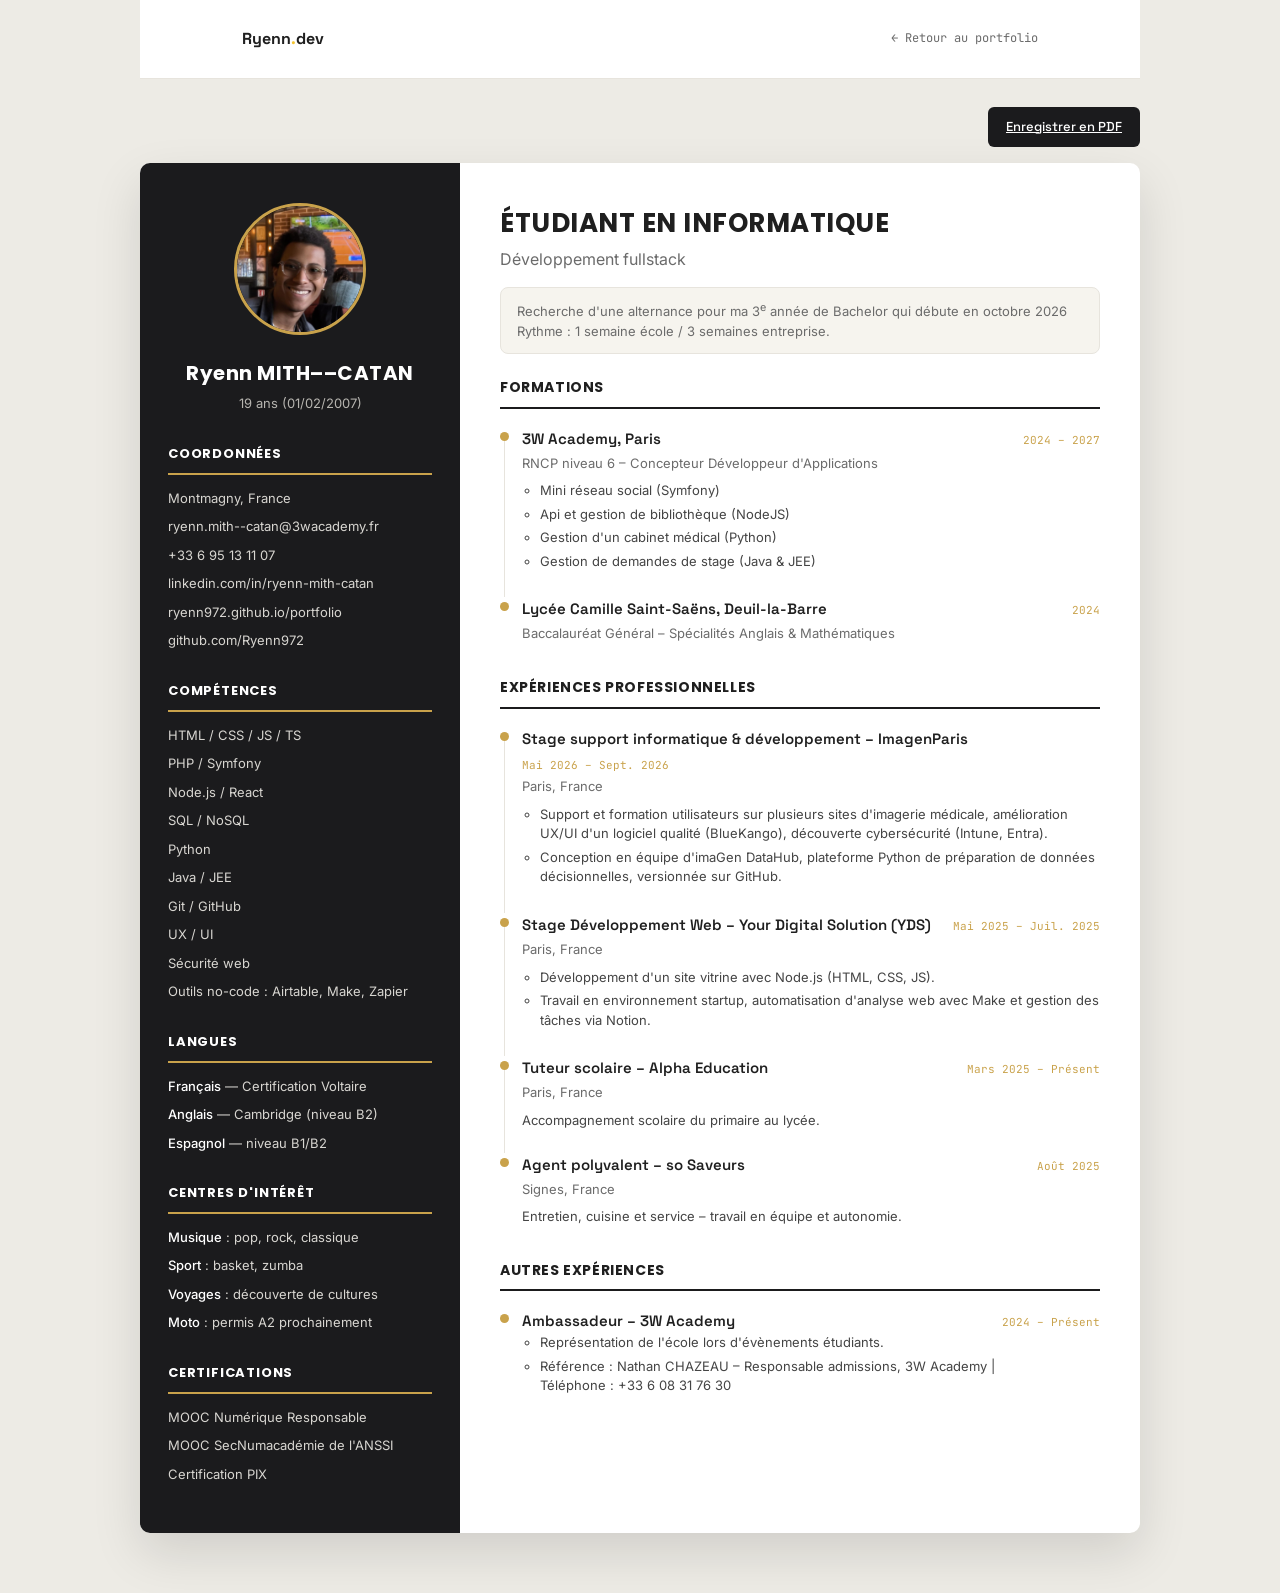
==== cv.html @ 13b25bff "Feat: Ajout de l'onglet CV" ====
<!DOCTYPE html>
<html lang="fr">

<head>
  <meta charset="UTF-8">
  <meta name="viewport" content="width=device-width, initial-scale=1.0">
  <title>CV — Ryenn Mith--Catan</title>
  <meta name="description"
    content="CV de Ryenn Mith--Catan, étudiant en Bachelor Développeur Fullstack à 3W Academy, à la recherche d'une alternance à partir d'octobre 2026.">
  <meta name="robots" content="noindex">
  <link rel="preconnect" href="https://fonts.googleapis.com">
  <link
    href="https://fonts.googleapis.com/css2?family=Space+Grotesk:wght@400;500;700&family=Poppins:wght@600;700&family=Inter:wght@400;500&family=JetBrains+Mono:wght@400;500&display=swap"
    rel="stylesheet">
  <link rel="stylesheet" href="assets/css/style.css">
  <link rel="stylesheet" href="assets/css/cv.css">
  <link rel="icon" type="image/png" href="assets/img/icon.png">
</head>

<body class="cv-body">

  <header class="topbar">
    <a href="index.html" class="logo">Ryenn<span class="dot">.</span>dev</a>
    <a href="index.html" class="back-link">&larr; Retour au portfolio</a>
  </header>

  <main class="cv-wrap">

    <div class="cv-actions">
      <a href="assets/cv/CV alternance Ryenn MITH--CATAN.pdf" class="cv-print-btn" download>Enregistrer en PDF</a>
    </div>

    <article class="cv-page">

      <aside class="cv-sidebar">
        <div class="cv-identity">
          <figure class="cv-photo">
            <img src="assets/img/cv_profile.jpg" alt="Photo de profil de Ryenn MITH--CATAN" width="132" height="132">
          </figure>
          <h1>Ryenn MITH&ndash;&ndash;CATAN</h1>
          <p>19 ans (01/02/2007)</p>
        </div>

        <div class="cv-side-block">
          <p class="cv-side-title">Coordonnées</p>
          <ul>
            <li>Montmagny, France</li>
            <li><a href="mailto:ryenn.mith--catan@3wacademy.fr">ryenn.mith--catan@3wacademy.fr</a></li>
            <li><a href="tel:+33695131107">+33 6 95 13 11 07</a></li>
            <li><a href="https://linkedin.com/in/ryenn-mith-catan" target="_blank"
                rel="noopener">linkedin.com/in/ryenn-mith-catan</a></li>
            <li><a href="https://ryenn972.github.io/portfolio/" target="_blank"
                rel="noopener">ryenn972.github.io/portfolio</a></li>
            <li><a href="https://github.com/Ryenn972" target="_blank" rel="noopener">github.com/Ryenn972</a></li>
          </ul>
        </div>

        <div class="cv-side-block">
          <p class="cv-side-title">Compétences</p>
          <ul>
            <li>HTML / CSS / JS / TS</li>
            <li>PHP / Symfony</li>
            <li>Node.js / React</li>
            <li>SQL / NoSQL</li>
            <li>Python</li>
            <li>Java / JEE</li>
            <li>Git / GitHub</li>
            <li>UX / UI</li>
            <li>Sécurité web</li>
            <li>Outils no-code : Airtable, Make, Zapier</li>
          </ul>
        </div>

        <div class="cv-side-block">
          <p class="cv-side-title">Langues</p>
          <ul>
            <li><strong>Français</strong> — Certification Voltaire</li>
            <li><strong>Anglais</strong> — Cambridge (niveau B2)</li>
            <li><strong>Espagnol</strong> — niveau B1/B2</li>
          </ul>
        </div>

        <div class="cv-side-block">
          <p class="cv-side-title">Centres d'intérêt</p>
          <ul>
            <li><strong>Musique</strong> : pop, rock, classique</li>
            <li><strong>Sport</strong> : basket, zumba</li>
            <li><strong>Voyages</strong> : découverte de cultures</li>
            <li><strong>Moto</strong> : permis A2 prochainement</li>
          </ul>
        </div>

        <div class="cv-side-block">
          <p class="cv-side-title">Certifications</p>
          <ul>
            <li>MOOC Numérique Responsable</li>
            <li>MOOC SecNumacadémie de l'ANSSI</li>
            <li>Certification PIX</li>
          </ul>
        </div>
      </aside>

      <div class="cv-main">

        <div class="cv-heading">
          <h2>Étudiant en informatique</h2>
          <p class="role">Développement fullstack</p>
          <p class="search-note">Recherche d'une alternance pour ma 3<sup>e</sup> année de Bachelor qui débute en
            octobre 2026<br> Rythme : 1 semaine école / 3 semaines entreprise.</p>
        </div>

        <section class="cv-section" aria-labelledby="cv-formations">
          <h2 id="cv-formations" class="cv-section-title">Formations</h2>
          <ol class="cv-timeline">
            <li class="cv-entry">
              <div class="cv-entry-top">
                <h3>3W Academy, Paris</h3>
                <time class="cv-entry-date" datetime="2024">2024 &ndash; 2027</time>
              </div>
              <p class="cv-entry-org">RNCP niveau 6 &ndash; Concepteur Développeur d'Applications</p>
              <ul>
                <li>Mini réseau social (Symfony)</li>
                <li>Api et gestion de bibliothèque (NodeJS)</li>
                <li>Gestion d'un cabinet médical (Python)</li>
                <li>Gestion de demandes de stage (Java &amp; JEE)</li>
              </ul>
            </li>
            <li class="cv-entry">
              <div class="cv-entry-top">
                <h3>Lycée Camille Saint-Saëns, Deuil-la-Barre</h3>
                <time class="cv-entry-date" datetime="2024">2024</time>
              </div>
              <p class="cv-entry-org">Baccalauréat Général &ndash; Spécialités Anglais &amp; Mathématiques</p>
            </li>
          </ol>
        </section>

        <section class="cv-section" aria-labelledby="cv-experiences">
          <h2 id="cv-experiences" class="cv-section-title">Expériences professionnelles</h2>
          <ol class="cv-timeline">
            <li class="cv-entry">
              <div class="cv-entry-top">
                <h3>Stage support informatique &amp; développement &ndash; ImagenParis</h3>
                <time class="cv-entry-date" datetime="2026-05">Mai 2026 &ndash; Sept. 2026</time>
              </div>
              <p class="cv-entry-org">Paris, France</p>
              <ul>
                <li>Support et formation utilisateurs sur plusieurs sites d'imagerie médicale, amélioration UX/UI
                  d'un logiciel qualité (BlueKango), découverte cybersécurité (Intune, Entra).</li>
                <li>Conception en équipe d'imaGen DataHub, plateforme Python de préparation de données
                  décisionnelles, versionnée sur GitHub.</li>
              </ul>
            </li>
            <li class="cv-entry">
              <div class="cv-entry-top">
                <h3>Stage Développement Web &ndash; Your Digital Solution (YDS)</h3>
                <time class="cv-entry-date" datetime="2025-05">Mai 2025 &ndash; Juil. 2025</time>
              </div>
              <p class="cv-entry-org">Paris, France</p>
              <ul>
                <li>Développement d'un site vitrine avec Node.js (HTML, CSS, JS).</li>
                <li>Travail en environnement startup, automatisation d'analyse web avec Make et gestion des tâches
                  via Notion.</li>
              </ul>
            </li>
            <li class="cv-entry">
              <div class="cv-entry-top">
                <h3>Tuteur scolaire &ndash; Alpha Education</h3>
                <time class="cv-entry-date" datetime="2025-03">Mars 2025 &ndash; Présent</time>
              </div>
              <p class="cv-entry-org">Paris, France</p>
              <p class="cv-entry-desc">Accompagnement scolaire du primaire au lycée.</p>
            </li>
            <li class="cv-entry">
              <div class="cv-entry-top">
                <h3>Agent polyvalent &ndash; so Saveurs</h3>
                <time class="cv-entry-date" datetime="2025-08">Août 2025</time>
              </div>
              <p class="cv-entry-org">Signes, France</p>
              <p class="cv-entry-desc">Entretien, cuisine et service &ndash; travail en équipe et autonomie.</p>
            </li>
          </ol>
        </section>

        <section class="cv-section" aria-labelledby="cv-autres">
          <h2 id="cv-autres" class="cv-section-title">Autres expériences</h2>
          <ol class="cv-timeline">
            <li class="cv-entry">
              <div class="cv-entry-top">
                <h3>Ambassadeur &ndash; 3W Academy</h3>
                <time class="cv-entry-date" datetime="2025-03">2024 &ndash; Présent</time>
              </div>
              <ul>
                <li>Représentation de l'école lors d'évènements étudiants.</li>
                <li>Référence : Nathan CHAZEAU &ndash; Responsable admissions, 3W Academy |<br> Téléphone : +33 6 08 31 76 30</li>
              </ul>
            </li>
          </ol>
        </section>

      </div>
    </article>
  </main>

</body>

</html>
---- assets/css/style.css ----
/* ==========================================================================
   1. Variables
   ========================================================================== */
:root{
  --bg: #0B0D10;
  --bg-soft: #12151A;
  --surface: #171B21;
  --border: #262B33;
  --text: #F5F3EC;
  --text-dim: #8C9098;
  --solar: #F4C430;
  --solar-deep: #C98F1D;
  --solar-dim: rgba(244,196,48,0.12);
}

/* ==========================================================================
   2. Reset & base (mobile first)
   ========================================================================== */
*{ box-sizing: border-box; margin: 0; padding: 0; }

html{ scroll-behavior: smooth; }

body{
  background: var(--bg);
  color: var(--text);
  font-family: 'Inter', sans-serif;
  line-height: 1.6;
  padding-bottom: 84px; /* clears the fixed bottom nav */
}

a{ color: inherit; }

img{ max-width: 100%; display: block; }

h1, h2, h3{ font-family: 'Space Grotesk', sans-serif; font-weight: 500; }

/* ==========================================================================
   3. Utility classes
   ========================================================================== */
.mono{ font-family: 'JetBrains Mono', monospace; }

.eyebrow{
  font-family: 'JetBrains Mono', monospace;
  font-size: 13px;
  color: var(--solar);
  letter-spacing: 0.5px;
  margin-bottom: 14px;
  display: flex;
  align-items: center;
  gap: 8px;
}
.eyebrow::before{ content: "\203A"; color: var(--solar-deep); }

.skip-link{
  position: absolute;
  left: -999px;
  top: 0;
  background: var(--solar);
  color: #241A00;
  padding: 10px 16px;
  border-radius: 6px;
  z-index: 100;
}
.skip-link:focus{ left: 16px; top: 16px; }

.sr-only{
  position: absolute;
  width: 1px;
  height: 1px;
  padding: 0;
  margin: -1px;
  overflow: hidden;
  clip: rect(0, 0, 0, 0);
  white-space: nowrap;
  border: 0;
}

/* ==========================================================================
   4. Buttons
   ========================================================================== */
.btn{
  font-family: 'Space Grotesk', sans-serif;
  font-weight: 500;
  font-size: 15px;
  padding: 13px 24px;
  border-radius: 8px;
  text-decoration: none;
  display: inline-block;
  border: 1px solid transparent;
  transition: transform 0.2s ease, background 0.2s ease, color 0.2s ease, border-color 0.2s ease;
}
.btn-solid{ background: var(--solar); color: #241A00; }
.btn-solid:hover{ transform: scale(1.05); background: #FFD24D; }
.btn-ghost{ border-color: var(--border); color: var(--text); }
.btn-ghost:hover{ transform: scale(1.05); border-color: var(--solar-deep); color: var(--solar); }
.btn:focus-visible{ outline: 2px solid var(--solar); outline-offset: 2px; }

/* ==========================================================================
   5. Section base layout
   ========================================================================== */
section, footer.site-footer{
  padding: 60px 6vw;
  border-bottom: 1px solid var(--border);
  scroll-margin-top: 20px;
}
.section-inner{ max-width: 1000px; margin: 0 auto; }

/* ==========================================================================
   6. Header / top bar
   ========================================================================== */
.topbar{
  display: flex;
  justify-content: space-between;
  align-items: center;
  gap: 12px;
  flex-wrap: wrap;
  padding: 22px 6vw;
  max-width: 1000px;
  margin: 0 auto;
}
.topbar .logo{
  font-family: 'Space Grotesk', sans-serif;
  font-weight: 700;
  font-size: 16px;
  text-decoration: none;
}
.topbar .logo .dot{ color: var(--solar); }
.topbar .badge{
  font-family: 'JetBrains Mono', monospace;
  font-size: 12px;
  color: var(--solar);
  background: var(--solar-dim);
  padding: 6px 12px;
  border-radius: 20px;
  border: 1px solid rgba(244,196,48,0.25);
}

/* ==========================================================================
   7. Hero
   ========================================================================== */
.hero{
  min-height: 78vh;
  display: flex;
  flex-direction: column;
  justify-content: center;
  position: relative;
  overflow: hidden;
  padding: 40px 6vw;
}
.hero::before{
  content: "";
  position: absolute;
  width: 700px;
  height: 700px;
  border-radius: 50%;
  background: radial-gradient(circle, rgba(244,196,48,0.16) 0%, rgba(244,196,48,0) 70%);
  top: -280px;
  right: -220px;
  pointer-events: none;
}
.hero-content{ position: relative; z-index: 2; max-width: 760px; margin: 0 auto; width: 100%; }
.hero .tag{
  font-size: 13px;
  color: var(--text-dim);
  background: var(--surface);
  border: 1px solid var(--border);
  display: inline-block;
  padding: 6px 14px;
  border-radius: 20px;
  margin-bottom: 24px;
}
.hero .tag span{ color: var(--solar); }
.hero h1{
  font-size: clamp(34px, 9vw, 72px);
  font-weight: 700;
  line-height: 1.05;
  letter-spacing: -1px;
}
.hero h1 .accent{ color: var(--solar); }
.hero .subtitle{
  font-size: 17px;
  color: var(--text-dim);
  margin-top: 20px;
  max-width: 540px;
}
.hero-actions{ display: flex; gap: 12px; margin-top: 32px; flex-wrap: wrap; }

/* ==========================================================================
   8. About
   ========================================================================== */
.about-text p{ color: var(--text-dim); font-size: 16px; max-width: 520px; }
.about-heading{ font-size: 26px; margin-bottom: 18px; }

.about-side{ margin-top: 40px; }
.about-photo{ margin-bottom: 24px; }
.about-photo img{
  width: 160px;
  height: 160px;
  object-fit: cover;
  border-radius: 14px;
  border: 1px solid var(--border);
}

.stat-list{ display: flex; flex-direction: column; gap: 20px; }
.stat{ border-left: 2px solid var(--solar-deep); padding-left: 16px; }
.stat .num{ font-family: 'Space Grotesk', sans-serif; font-size: 22px; font-weight: 700; color: var(--solar); }
.stat .label{ font-size: 13px; color: var(--text-dim); }

/* ==========================================================================
   9. Skills
   ========================================================================== */
.skill-group{ margin-bottom: 30px; }
.skill-group:last-child{ margin-bottom: 0; }
.skill-group h3{
  font-size: 14px;
  font-weight: 500;
  color: var(--text-dim);
  margin-bottom: 14px;
  font-family: 'JetBrains Mono', monospace;
}
.pill-row{ display: flex; flex-wrap: wrap; gap: 10px; list-style: none; }
.pill{
  font-family: 'JetBrains Mono', monospace;
  font-size: 13px;
  padding: 8px 14px;
  border-radius: 6px;
  background: var(--surface);
  border: 1px solid var(--border);
  color: var(--text);
  transition: border-color 0.2s ease, color 0.2s ease;
}
.pill:hover{ border-color: var(--solar); color: var(--solar); }

/* ==========================================================================
   10. Formation
   ========================================================================== */
.formation-card{
  background: var(--surface);
  border: 1px solid var(--border);
  border-radius: 12px;
  padding: 22px 20px;
  margin-bottom: 16px;
}
.formation-card:last-child{ margin-bottom: 0; }
.formation-top{ display: flex; justify-content: space-between; align-items: baseline; gap: 12px; flex-wrap: wrap; }
.formation-top h3{ font-size: 17px; }
.formation-top .date{ font-family: 'JetBrains Mono', monospace; font-size: 12px; color: var(--solar); }
.formation-card .school{ font-size: 14px; color: var(--text-dim); margin: 4px 0 12px; }
.formation-card ul{ list-style: none; }
.formation-card li{ font-size: 14px; color: var(--text-dim); padding-left: 16px; position: relative; margin-bottom: 4px; }
.formation-card li::before{ content: "\2014"; position: absolute; left: 0; color: var(--solar-deep); }

/* ==========================================================================
   11. Experience / timeline
   ========================================================================== */
.timeline{ position: relative; padding-left: 26px; list-style: none; }
.timeline::before{ content: ""; position: absolute; left: 5px; top: 6px; bottom: 6px; width: 1px; background: var(--border); }
.t-item{ position: relative; padding-bottom: 36px; }
.t-item:last-child{ padding-bottom: 0; }
.t-item::before{
  content: "";
  position: absolute;
  left: -26px;
  top: 4px;
  width: 11px;
  height: 11px;
  border-radius: 50%;
  background: var(--bg);
  border: 2px solid var(--solar);
}
.t-date{ font-family: 'JetBrains Mono', monospace; font-size: 12px; color: var(--solar); margin-bottom: 6px; display: block; }
.t-role{ font-size: 17px; font-weight: 500; font-family: 'Space Grotesk', sans-serif; }
.t-org{ font-size: 14px; color: var(--text-dim); margin-bottom: 10px; }
.t-desc{ font-size: 14px; color: var(--text-dim); max-width: 560px; }

/* ==========================================================================
   12. Projects
   ========================================================================== */
.project-grid{ display: grid; grid-template-columns: 1fr; gap: 20px; list-style: none; }
.project-card{
  background: var(--surface);
  border: 1px solid var(--border);
  border-radius: 12px;
  overflow: hidden;
  transition: transform 0.25s ease, border-color 0.25s ease;
}
.project-card:hover{ transform: scale(1.02); border-color: var(--solar-deep); }
.project-thumb{
  height: 120px;
  background: linear-gradient(135deg, var(--bg-soft), var(--surface));
  display: flex;
  align-items: center;
  justify-content: center;
  color: var(--border);
  font-family: 'Space Grotesk', sans-serif;
  font-size: 13px;
  border-bottom: 1px solid var(--border);
}
.project-body{ padding: 18px 20px; }
.project-body h3{ font-size: 16px; margin-bottom: 8px; }
.project-body p{ font-size: 13px; color: var(--text-dim); margin-bottom: 14px; }
.project-tags{ display: flex; gap: 8px; flex-wrap: wrap; list-style: none; }
.project-tags span{
  font-family: 'JetBrains Mono', monospace;
  font-size: 11px;
  color: var(--solar);
  background: var(--solar-dim);
  padding: 3px 8px;
  border-radius: 4px;
}

/* ==========================================================================
   13. Footer / contact
   ========================================================================== */
.site-footer{ background: var(--bg-soft); border-bottom: none; padding: 60px 6vw 32px; }
.site-footer .section-inner{ display: flex; flex-direction: column; gap: 28px; }
.site-footer h2{ font-size: 26px; }
.contact-links{ display: flex; flex-direction: column; gap: 10px; font-style: normal; }
.contact-links a{ color: var(--text-dim); text-decoration: none; font-size: 14px; transition: color 0.2s; }
.contact-links a:hover{ color: var(--solar); }
.footer-bottom{
  max-width: 1000px;
  margin: 40px auto 0;
  padding-top: 20px;
  border-top: 1px solid var(--border);
  font-size: 12px;
  color: var(--text-dim);
  font-family: 'JetBrains Mono', monospace;
}

/* ==========================================================================
   14. Sticky bottom navigation (dock)
   ========================================================================== */
.dock{
  position: fixed;
  bottom: 16px;
  left: 50%;
  transform: translateX(-50%);
  display: flex;
  gap: 4px;
  background: rgba(23,27,33,0.65);
  backdrop-filter: blur(14px);
  -webkit-backdrop-filter: blur(14px);
  border: 1px solid var(--border);
  border-radius: 40px;
  padding: 6px;
  z-index: 50;
  max-width: calc(100vw - 24px);
  overflow-x: auto;
}
.dock a{
  font-family: 'Space Grotesk', sans-serif;
  font-size: 12px;
  color: var(--text-dim);
  text-decoration: none;
  padding: 8px 12px;
  border-radius: 30px;
  transition: transform 0.2s ease, color 0.2s ease, background 0.2s ease;
  display: inline-block;
  white-space: nowrap;
}
.dock a:hover{ transform: scale(1.1); color: var(--bg); background: var(--solar); }
.dock a.active{ color: var(--bg); background: var(--solar); }
.dock a:focus-visible{ outline: 2px solid var(--solar); outline-offset: 2px; }

/* ==========================================================================
   15. Responsive — tablet and up (min-width: 720px)
   ========================================================================== */
@media (min-width: 720px){

  section, footer.site-footer{ padding: 90px 8vw; }
  .topbar{ padding: 26px 8vw; }
  .hero{ min-height: 82vh; padding: 0 8vw; }
  .hero .subtitle{ font-size: 19px; }
  .hero-actions{ margin-top: 38px; }

  .about-grid{ display: grid; grid-template-columns: 1.3fr 1fr; gap: 60px; align-items: start; }
  .about-side{ margin-top: 0; display: flex; flex-direction: column; align-items: flex-end; }
  .about-photo{ align-self: flex-end; }
  .about-photo img{ width: 200px; height: 200px; }
  .stat-list{ width: 100%; }

  .project-grid{ grid-template-columns: repeat(2, 1fr); gap: 22px; }

  .site-footer .section-inner{ flex-direction: row; justify-content: space-between; align-items: flex-end; }
  .site-footer h2{ font-size: 32px; }

  .dock{ bottom: 20px; padding: 8px; }
  .dock a{ padding: 9px 18px; font-size: 13px; }
}

/* ==========================================================================
   16. Responsive — desktop (min-width: 960px)
   ========================================================================== */
@media (min-width: 960px){
  .about-photo img{ width: 220px; height: 220px; }
}

/* ==========================================================================
   17. Accessibility — reduced motion
   ========================================================================== */
@media (prefers-reduced-motion: reduce){
  html{ scroll-behavior: auto; }
  *{ transition: none !important; }
}
---- assets/css/cv.css ----
/* ==========================================================================
   CV — mise en page classique (fidèle au PDF), fichier dédié
   Palette propre au CV : sombre + or, distincte du thème solaire du portfolio
   ========================================================================== */

/* --------------------------------------------------------------------------
   1. Variables locales au CV
   -------------------------------------------------------------------------- */
:root{
  --cv-dark: #1B1B1D;
  --cv-dark-soft: #242426;
  --cv-gold: #C9A24B;
  --cv-white: #FFFFFF;
  --cv-text: #1F1F1F;
  --cv-text-dim: #6B6B6B;
  --cv-border: #E7E4DD;
  --cv-sidebar-width: 320px;
}

/* --------------------------------------------------------------------------
   2. Reset & base
   -------------------------------------------------------------------------- */
.cv-page *{ box-sizing: border-box; }

body.cv-body{
  margin: 0;
  background: #EDEBE5;
  font-family: 'Inter', sans-serif;
  color: var(--cv-text); /* overrides style.css's light-on-dark body color */
  padding-bottom: 0; /* no fixed dock nav on this page */
}

/* Neutralise style.css's generic `section` rule (padding/border for the
   solar-themed sections) so it doesn't leak into the CV layout */
.cv-main section{
  padding: 0;
  border-bottom: none;
  scroll-margin-top: 0;
}

/* Top bar shared with portfolio, restyled for a light page */
.cv-body .topbar{
  background: var(--cv-white);
  border-bottom: 1px solid var(--cv-border);
}
.cv-body .topbar .logo{ color: var(--cv-text); }
.cv-body .topbar .badge{
  background: rgba(201,162,75,0.12);
  border-color: rgba(201,162,75,0.3);
  color: #8A6E2F;
}
.cv-body .back-link{
  font-family: 'JetBrains Mono', monospace;
  font-size: 12px;
  color: var(--cv-text-dim);
  text-decoration: none;
}
.cv-body .back-link:hover{ color: var(--cv-gold); }

/* --------------------------------------------------------------------------
   3. Page wrapper (approximates an A4 sheet)
   -------------------------------------------------------------------------- */
.cv-wrap{ padding: 28px 5vw 60px; }

.cv-page{
  max-width: 1000px;
  margin: 0 auto;
  background: var(--cv-white);
  border-radius: 10px;
  overflow: hidden;
  box-shadow: 0 20px 50px rgba(0,0,0,0.12);
  display: flex;
  flex-direction: column;
}

.cv-actions{
  max-width: 1000px;
  margin: 0 auto 16px;
  display: flex;
  justify-content: flex-end;
}
.cv-print-btn{
  font-family: 'Space Grotesk', sans-serif;
  font-size: 13px;
  font-weight: 500;
  color: var(--cv-white);
  background: var(--cv-dark);
  border: none;
  padding: 10px 18px;
  border-radius: 6px;
  cursor: pointer;
  transition: background 0.2s ease;
}
.cv-print-btn:hover{ background: var(--cv-gold); color: #201a08; }

/* --------------------------------------------------------------------------
   4. Sidebar (dark column)
   -------------------------------------------------------------------------- */
.cv-sidebar{
  background: var(--cv-dark);
  color: var(--cv-white);
  padding: 40px 28px;
}

.cv-photo{
  width: 132px;
  height: 132px;
  border-radius: 50%;
  overflow: hidden;
  margin: 0 auto 22px;
  border: 3px solid var(--cv-gold);
}
.cv-photo img{ width: 100%; height: 100%; object-fit: cover; display: block; }

.cv-identity{ text-align: center; margin-bottom: 30px; }
.cv-identity h1{
  font-family: 'Poppins', sans-serif;
  font-size: 20px;
  font-weight: 700;
  letter-spacing: 0.5px;
  margin-bottom: 4px;
}
.cv-identity p{ font-size: 13px; color: #B7B5B0; }

.cv-side-block{ margin-bottom: 30px; }
.cv-side-block:last-child{ margin-bottom: 0; }

.cv-side-title{
  font-family: 'Poppins', sans-serif;
  font-size: 13px;
  font-weight: 700;
  letter-spacing: 0.8px;
  text-transform: uppercase;
  padding-bottom: 8px;
  margin-bottom: 14px;
  border-bottom: 2px solid var(--cv-gold);
}

.cv-side-block ul{ list-style: none; padding: 0; margin: 0; }
.cv-side-block li{
  font-size: 13px;
  color: #D8D6D1;
  margin-bottom: 9px;
  line-height: 1.5;
  word-break: break-word;
}
.cv-side-block li a{ color: #D8D6D1; text-decoration: none; }
.cv-side-block li a:hover{ color: var(--cv-gold); }
.cv-side-block li strong{ color: var(--cv-white); font-weight: 500; }

/* --------------------------------------------------------------------------
   5. Main content (light column)
   -------------------------------------------------------------------------- */
.cv-main{ padding: 40px 40px 48px; }

.cv-heading{ text-align: left; margin-bottom: 22px; }
.cv-heading h2{
  font-family: 'Poppins', sans-serif;
  font-size: 26px;
  font-weight: 700;
  text-transform: uppercase;
  letter-spacing: 0.5px;
}
.cv-heading .role{ font-size: 16px; color: var(--cv-text-dim); margin-top: 2px; }
.cv-heading .search-note{
  margin-top: 14px;
  font-size: 13px;
  color: var(--cv-text-dim);
  background: #F6F4EE;
  border: 1px solid var(--cv-border);
  border-radius: 8px;
  padding: 12px 16px;
  line-height: 1.55;
}

.cv-section{ margin-bottom: 32px; }
.cv-section:last-child{ margin-bottom: 0; }

.cv-section-title{
  font-family: 'Poppins', sans-serif;
  font-size: 14px;
  font-weight: 700;
  text-transform: uppercase;
  letter-spacing: 0.6px;
  padding-bottom: 8px;
  margin-bottom: 18px;
  border-bottom: 2px solid var(--cv-dark);
}

/* Timeline items reused for formation / experience */
.cv-timeline{ list-style: none; padding: 0; margin: 0; position: relative; }
.cv-entry{
  position: relative;
  padding-left: 22px;
  padding-bottom: 22px;
}
.cv-entry:last-child{ padding-bottom: 0; }
.cv-entry::before{
  content: "";
  position: absolute;
  left: 0;
  top: 5px;
  width: 9px;
  height: 9px;
  border-radius: 50%;
  background: var(--cv-gold);
}
.cv-entry::after{
  content: "";
  position: absolute;
  left: 4px;
  top: 14px;
  bottom: 0;
  width: 1px;
  background: var(--cv-border);
}
.cv-entry:last-child::after{ display: none; }

.cv-entry-top{
  display: flex;
  justify-content: space-between;
  align-items: baseline;
  flex-wrap: wrap;
  gap: 6px 16px;
}
.cv-entry-top h3{ font-size: 15px; font-weight: 600; }
.cv-entry-date{
  font-family: 'JetBrains Mono', monospace;
  font-size: 11px;
  color: var(--cv-gold);
  white-space: nowrap;
}
.cv-entry-org{ font-size: 13px; color: var(--cv-text-dim); margin: 2px 0 8px; }
.cv-entry ul{ margin: 0; padding-left: 18px; }
.cv-entry li{ font-size: 13px; color: #444; margin-bottom: 4px; line-height: 1.5; }
.cv-entry p.cv-entry-desc{ font-size: 13px; color: #444; line-height: 1.5; }

/* --------------------------------------------------------------------------
   6. Responsive — stack sidebar above content on narrow screens
   -------------------------------------------------------------------------- */
@media (max-width: 760px){
  .cv-page{ flex-direction: column; }
  .cv-sidebar{ padding: 32px 24px; }
  .cv-main{ padding: 32px 24px 40px; }
  .cv-actions{ justify-content: center; }
}

/* --------------------------------------------------------------------------
   7. Desktop — true two-column layout
   -------------------------------------------------------------------------- */
@media (min-width: 761px){
  .cv-page{ flex-direction: row; }
  .cv-sidebar{ width: var(--cv-sidebar-width); flex-shrink: 0; }
  .cv-main{ flex: 1; }
}

/* --------------------------------------------------------------------------
   8. Print — one clean A4 page, no chrome/nav/shadow
   -------------------------------------------------------------------------- */
@media print{
  @page{ size: A4; margin: 0; }
  body.cv-body{ background: var(--cv-white); }
  .topbar, .cv-actions, .dock{ display: none !important; }
  .cv-wrap{ padding: 0; }
  .cv-page{
    box-shadow: none;
    border-radius: 0;
    max-width: none;
    flex-direction: row;
  }
  .cv-sidebar{ width: 220px; -webkit-print-color-adjust: exact; print-color-adjust: exact; }
}
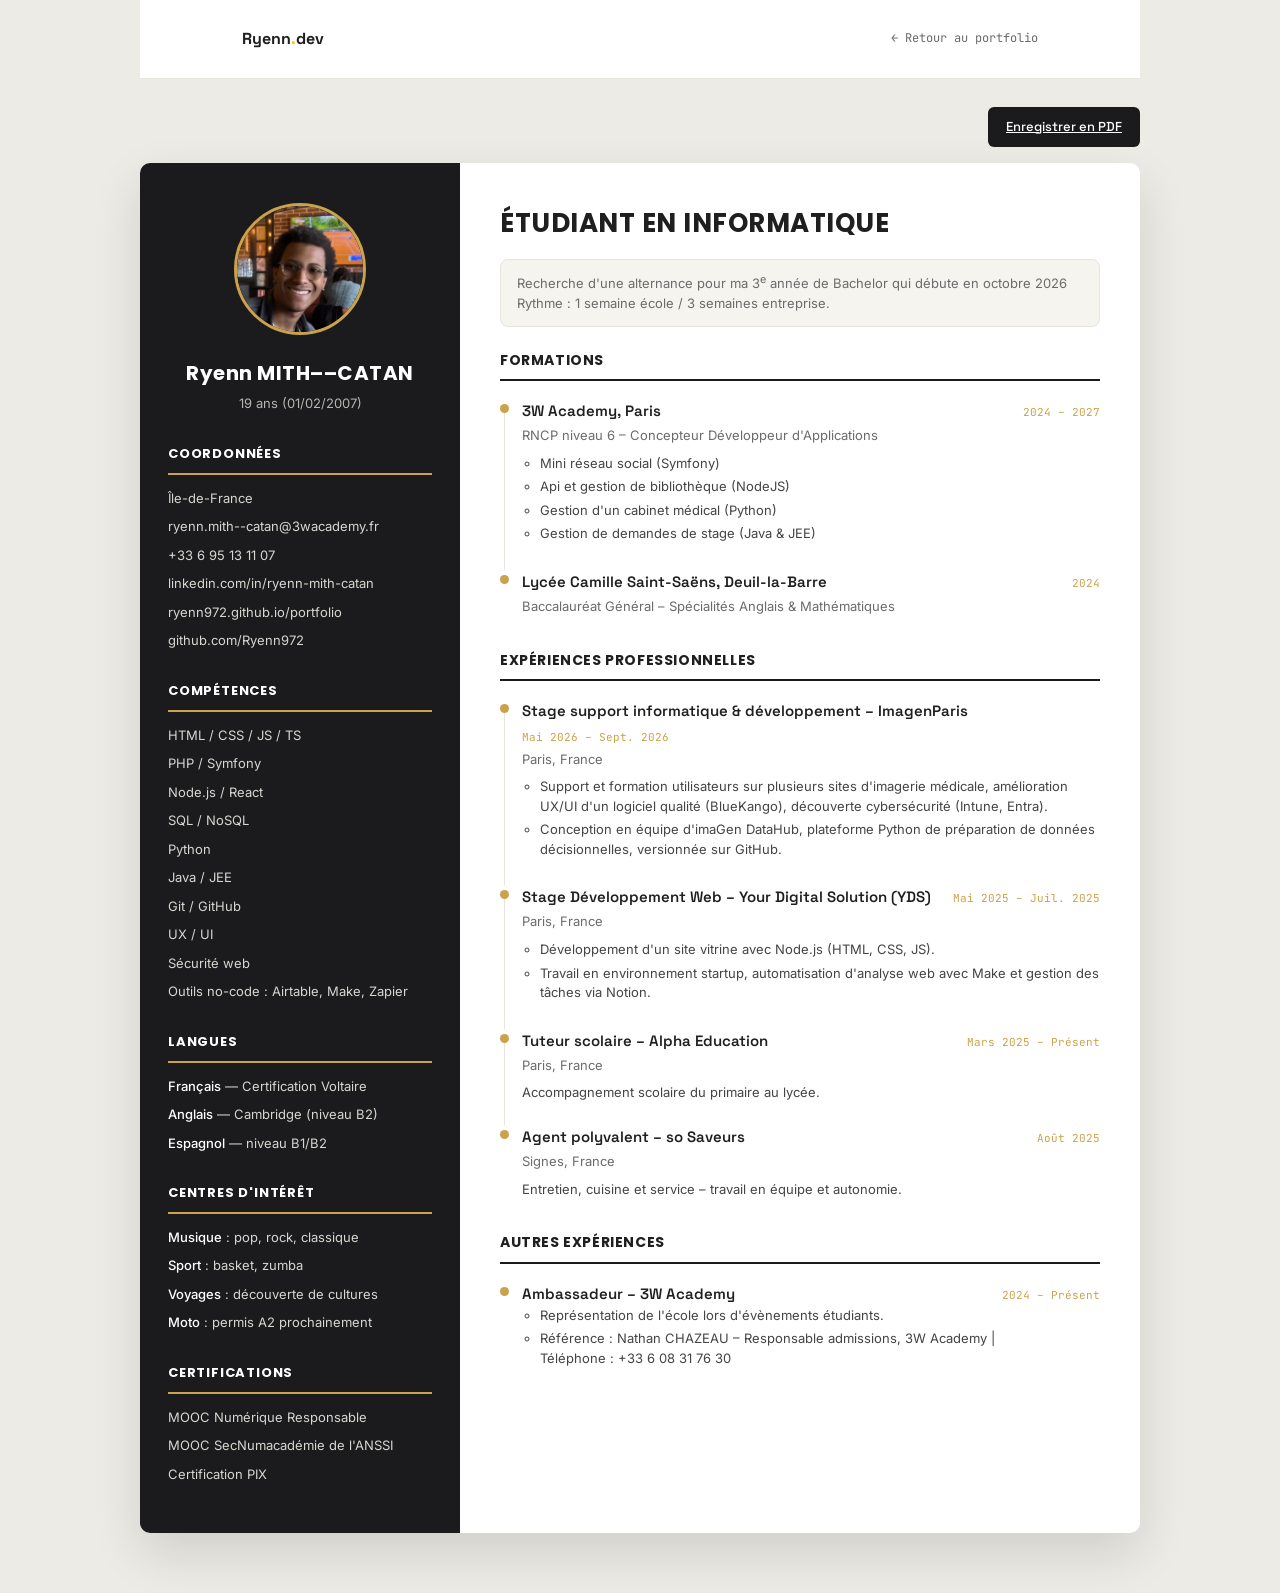
==== commit 5bf9e11c: "Fix: Title, contact, CV" ====
--- a/cv.html
+++ b/cv.html
@@ -44,7 +44,7 @@
         <div class="cv-side-block">
           <p class="cv-side-title">Coordonnées</p>
           <ul>
-            <li>Montmagny, France</li>
+            <li>Île-de-France</li>
             <li><a href="mailto:ryenn.mith--catan@3wacademy.fr">ryenn.mith--catan@3wacademy.fr</a></li>
             <li><a href="tel:+33695131107">+33 6 95 13 11 07</a></li>
             <li><a href="https://linkedin.com/in/ryenn-mith-catan" target="_blank"
@@ -104,7 +104,6 @@
 
         <div class="cv-heading">
           <h2>Étudiant en informatique</h2>
-          <p class="role">Développement fullstack</p>
           <p class="search-note">Recherche d'une alternance pour ma 3<sup>e</sup> année de Bachelor qui débute en
             octobre 2026<br> Rythme : 1 semaine école / 3 semaines entreprise.</p>
         </div>
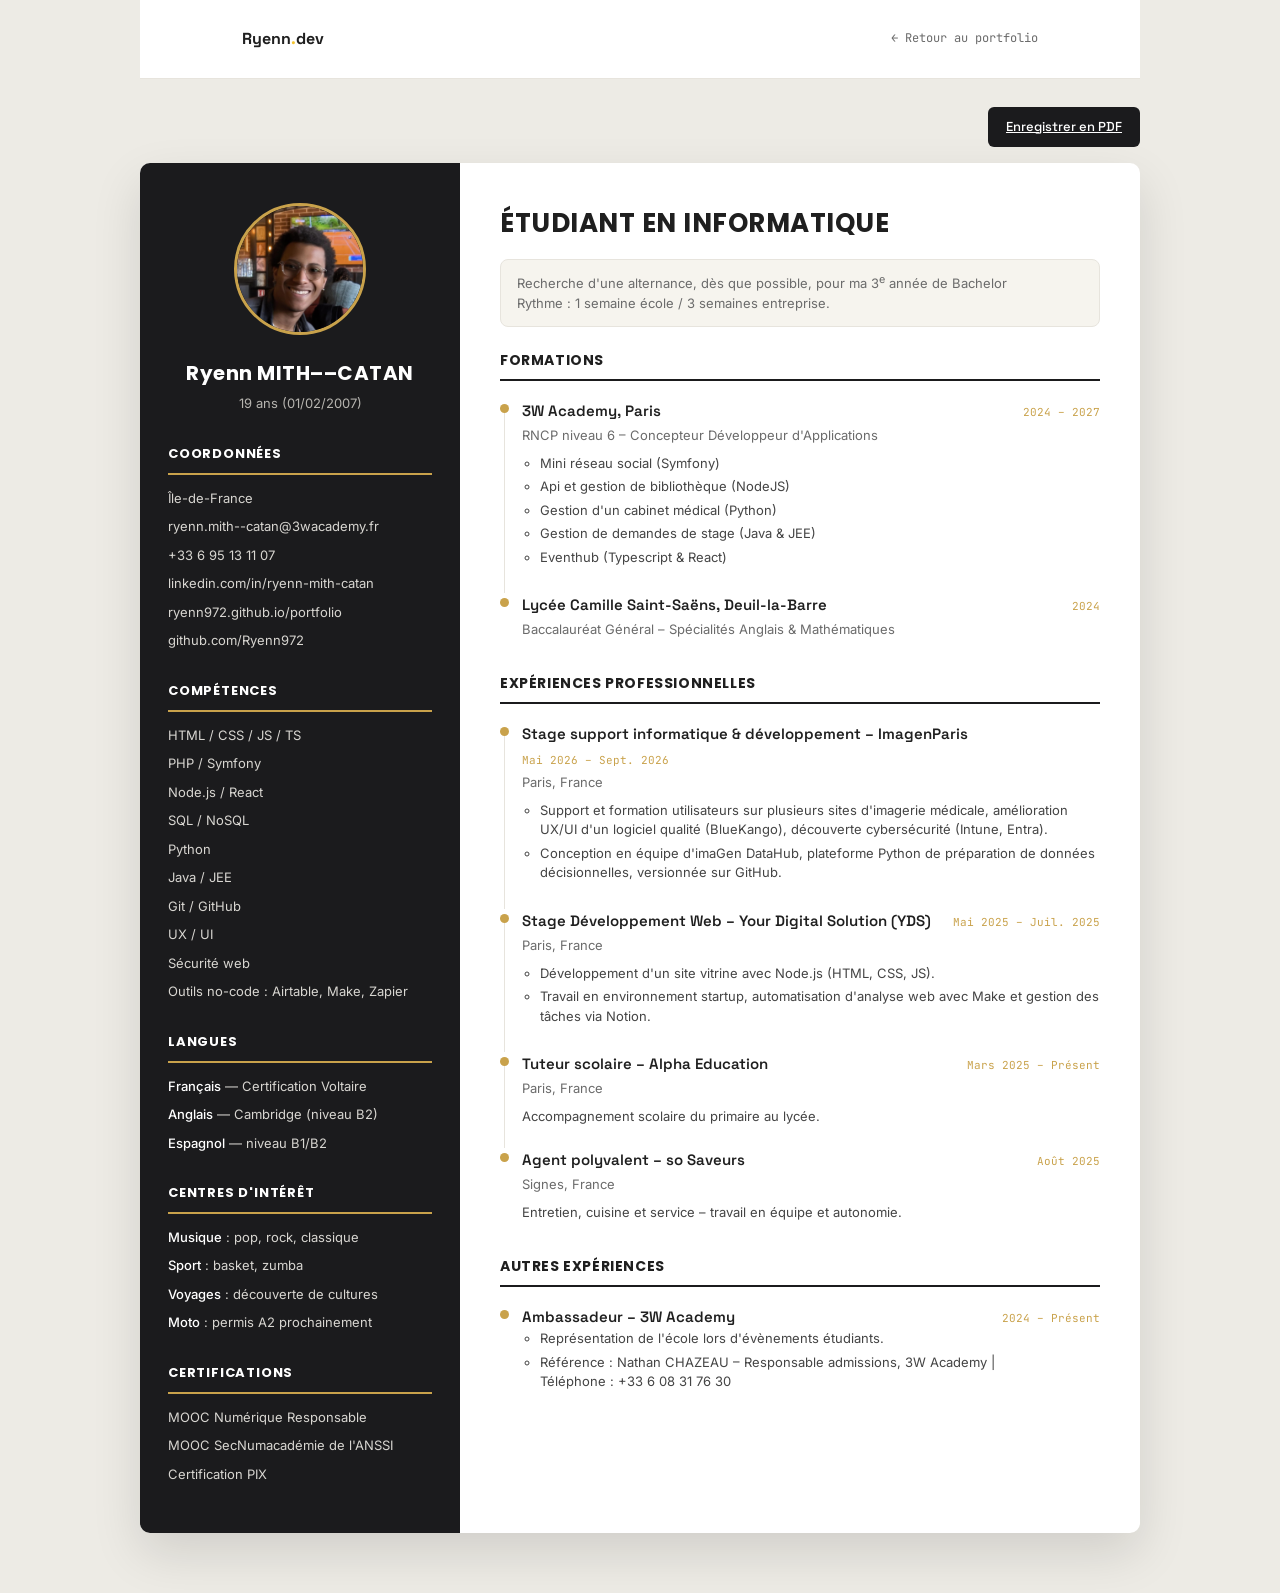
==== commit e6b2857a: "Fix: Personal information in cv.html" ====
--- a/cv.html
+++ b/cv.html
@@ -104,8 +104,7 @@
 
         <div class="cv-heading">
           <h2>Étudiant en informatique</h2>
-          <p class="search-note">Recherche d'une alternance pour ma 3<sup>e</sup> année de Bachelor qui débute en
-            octobre 2026<br> Rythme : 1 semaine école / 3 semaines entreprise.</p>
+          <p class="search-note">Recherche d'une alternance, dès que possible, pour ma 3<sup>e</sup> année de Bachelor<br> Rythme : 1 semaine école / 3 semaines entreprise.</p>
         </div>
 
         <section class="cv-section" aria-labelledby="cv-formations">
@@ -122,6 +121,7 @@
                 <li>Api et gestion de bibliothèque (NodeJS)</li>
                 <li>Gestion d'un cabinet médical (Python)</li>
                 <li>Gestion de demandes de stage (Java &amp; JEE)</li>
+                <li>Eventhub (Typescript & React)</li>
               </ul>
             </li>
             <li class="cv-entry">
